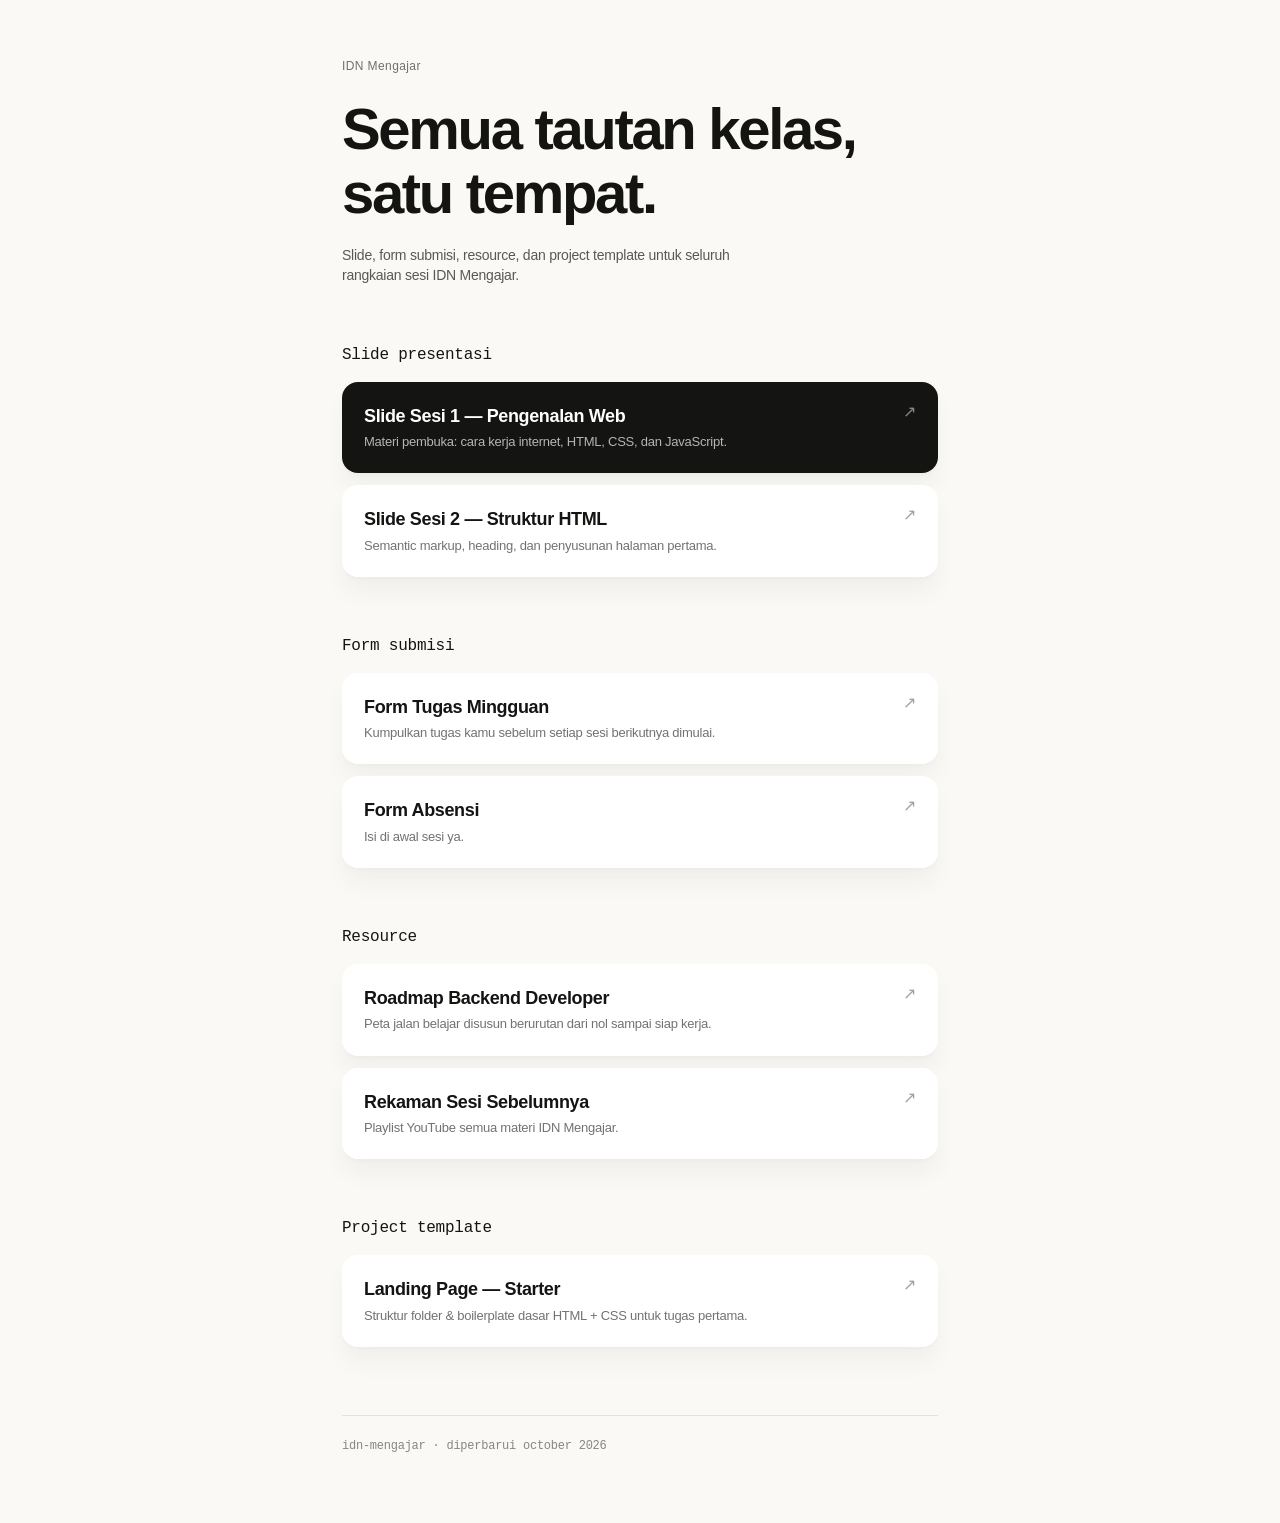
==== index.html @ bfc67af1 "first initiation" ====
<!DOCTYPE html>
<html lang="id">
<head>
  <meta charset="UTF-8" />
  <meta name="viewport" content="width=device-width, initial-scale=1.0" />
  <title>IDN Mengajar — Tautan</title>
  <meta name="description" content="Kumpulan tautan penting untuk program IDN Mengajar: slide, form, resource, dan project template." />
  <link rel="stylesheet" href="styles.css" />
</head>
<body>

  <main class="page">

    <!-- ============ HEADER ============ -->
    <header class="intro">
      <p class="intro-eyebrow">IDN Mengajar</p>
      <h1 class="intro-title">Semua tautan kelas,<br />satu tempat.</h1>
      <p class="intro-desc">
        Slide, form submisi, resource, dan project template
        untuk seluruh rangkaian sesi IDN Mengajar.
      </p>
    </header>

    <!-- ============ SLIDE PRESENTASI ============ -->
    <section class="group">
      <h2 class="group-label">Slide presentasi</h2>
      <ul class="cards">

        <!-- · Edit link di bawah · -->
        <li>
          <a class="card card--featured" href="#">
            <h3 class="card-title">Slide Sesi 1 — Pengenalan Web</h3>
            <p class="card-desc">Materi pembuka: cara kerja internet, HTML, CSS, dan JavaScript.</p>
          </a>
        </li>
        <li>
          <a class="card" href="#">
            <h3 class="card-title">Slide Sesi 2 — Struktur HTML</h3>
            <p class="card-desc">Semantic markup, heading, dan penyusunan halaman pertama.</p>
          </a>
        </li>
      </ul>
    </section>

    <!-- ============ FORM SUBMISI ============ -->
    <section class="group">
      <h2 class="group-label">Form submisi</h2>
      <ul class="cards">
        <li>
          <a class="card" href="#">
            <h3 class="card-title">Form Tugas Mingguan</h3>
            <p class="card-desc">Kumpulkan tugas kamu sebelum setiap sesi berikutnya dimulai.</p>
          </a>
        </li>
        <li>
          <a class="card" href="#">
            <h3 class="card-title">Form Absensi</h3>
            <p class="card-desc">Isi di awal sesi ya.</p>
          </a>
        </li>
      </ul>
    </section>

    <!-- ============ RESOURCE ============ -->
    <section class="group">
      <h2 class="group-label">Resource</h2>
      <ul class="cards">
        <li>
          <a class="card" href="#">
            <h3 class="card-title">Roadmap Backend Developer</h3>
            <p class="card-desc">Peta jalan belajar disusun berurutan dari nol sampai siap kerja.</p>
          </a>
        </li>
        <li>
          <a class="card" href="#">
            <h3 class="card-title">Rekaman Sesi Sebelumnya</h3>
            <p class="card-desc">Playlist YouTube semua materi IDN Mengajar.</p>
          </a>
        </li>
      </ul>
    </section>

    <!-- ============ PROJECT TEMPLATE ============ -->
    <section class="group">
      <h2 class="group-label">Project template</h2>
      <ul class="cards">
        <li>
          <a class="card" href="#">
            <h3 class="card-title">Landing Page — Starter</h3>
            <p class="card-desc">Struktur folder & boilerplate dasar HTML + CSS untuk tugas pertama.</p>
          </a>
        </li>
      </ul>
    </section>

    <!-- ============ FOOTER ============ -->
    <footer class="foot">
      <p>idn-mengajar · diperbarui october 2026</p>
    </footer>

  </main>

</body>
</html>
---- styles.css ----
/* ============================================================
   IDN Mengajar — all-in-one links
   Style guideline: anthropic-DESIGN.md
   Palette : bg #FAF9F5 · ink #141413
   Type    : 58px display / 1.1 lh · 12px body / -0.24px tracking
   Spacing : [2,4,8,12,16,22,58,68] · Radius: 8/16/24
   Break   : 768px
   ============================================================ */

* { margin: 0; padding: 0; box-sizing: border-box; }

html { -webkit-text-size-adjust: 100%; }

body {
  font-family: 'Anthropic Sans', 'Segoe UI', Arial, sans-serif;
  background: #faf9f5;
  color: #141413;
  font-size: 12px;
  letter-spacing: -0.24px;
  line-height: 1.4;
  -webkit-font-smoothing: antialiased;
}

.page {
  max-width: 640px;
  margin: 0 auto;
  padding: 58px 22px 68px;
}

/* ---------- intro ---------- */
.intro { margin-bottom: 58px; }

.intro-eyebrow {
  font-size: 12px;
  letter-spacing: 0.4px;
  color: #14141399; /* #141413 @ 60% */
  margin-bottom: 22px;
}

.intro-title {
  font-size: clamp(34px, 9vw, 58px);
  font-weight: 700;
  line-height: 1.1;
  letter-spacing: -0.04em;
  margin-bottom: 22px;
}

.intro-desc {
  max-width: 420px; /* < 80 chars */
  font-size: 14px;
  color: #141413b3; /* ~70% */
}

/* ---------- group ---------- */
.group { margin-bottom: 58px; }
.group:last-of-type { margin-bottom: 68px; }

.group-label {
  font-family: 'Anthropic Mono', 'Cascadia Mono', 'Consolas', monospace;
  font-size: 16px;
  font-weight: 400;
  margin-bottom: 16px;
}

/* ---------- cards ---------- */
.cards {
  list-style: none;
  display: grid;
  gap: 12px;
}

.card {
  display: block;
  position: relative;
  background: #ffffff;
  border-radius: 16px;
  padding: 22px 58px 22px 22px; /* right space utk arrow */
  box-shadow:
    rgba(0,0,0,0.01) 0 2px 2px 0,
    rgba(0,0,0,0.02) 0 4px 4px 0,
    rgba(0,0,0,0.04) 0 16px 24px 0;
  text-decoration: none;
  color: inherit;
  transition:
    transform 200ms cubic-bezier(0.16, 1, 0.3, 1),
    box-shadow 200ms cubic-bezier(0.16, 1, 0.3, 1);
}

.card::after {
  content: '↗';
  position: absolute;
  right: 22px;
  top: 20px;
  font-family: 'Anthropic Mono', 'Cascadia Mono', 'Consolas', monospace;
  font-size: 16px;
  color: #14141366;
  transition: transform 200ms cubic-bezier(0.16, 1, 0.3, 1);
}

.card:hover {
  transform: translateY(-2px);
  box-shadow:
    rgba(0,0,0,0.01) 0 2px 2px 0,
    rgba(0,0,0,0.02) 0 4px 4px 0,
    rgba(0,0,0,0.08) 0 16px 24px 0;
}

.card:hover::after {
  transform: translate(2px, -2px);
  color: #141413;
}

.card-title {
  font-size: 18px;
  font-weight: 700;
  letter-spacing: -0.02em;
  margin-bottom: 4px;
}

.card-desc {
  font-size: 13px;
  color: #14141399;
}

/* ---------- featured (dark) card ---------- */
.card--featured,
.card--featured:hover {
  background: #141413;
  color: #ffffff;
}

.card--featured .card-title {
  color: #ffffff;
}

.card--featured .card-desc {
  color: #faf9f5b3;
}

.card--featured::after {
  color: #faf9f580;
}

.card--featured:hover::after {
  color: #faf9f5;
}

/* ---------- entrance reveal ---------- */
.intro,
.group {
  animation: rise 800ms cubic-bezier(0.16, 1, 0.3, 1) both;
}

.group:nth-of-type(1) { animation-delay: 100ms; }
.group:nth-of-type(2) { animation-delay: 200ms; }
.group:nth-of-type(3) { animation-delay: 300ms; }
.group:nth-of-type(4) { animation-delay: 400ms; }

@keyframes rise {
  from { opacity: 0; transform: translateY(12px); }
  to   { opacity: 1; transform: translateY(0); }
}

/* ---------- footer ---------- */
.foot {
  padding-top: 22px;
  border-top: 1px solid #1414131a;
  font-family: 'Anthropic Mono', 'Cascadia Mono', 'Consolas', monospace;
  font-size: 12px;
  color: #14141380;
}

/* ---------- a11y ---------- */
:focus-visible {
  outline: 2px solid #141413;
  outline-offset: 2px;
  border-radius: 8px;
}

@media (prefers-reduced-motion: reduce) {
  .card,
  .card::after {
    transition: none;
  }
  .card:hover { transform: none; }
  .card:hover::after { transform: none; }
  .intro,
  .group {
    animation: none;
  }
}

/* ---------- mobile ---------- */
@media (max-width: 768px) {
  .page { padding: 34px 16px 48px; }
  .intro { margin-bottom: 34px; }
  .group { margin-bottom: 34px; }
  .group:last-of-type { margin-bottom: 48px; }
  .card { padding: 18px; }
}
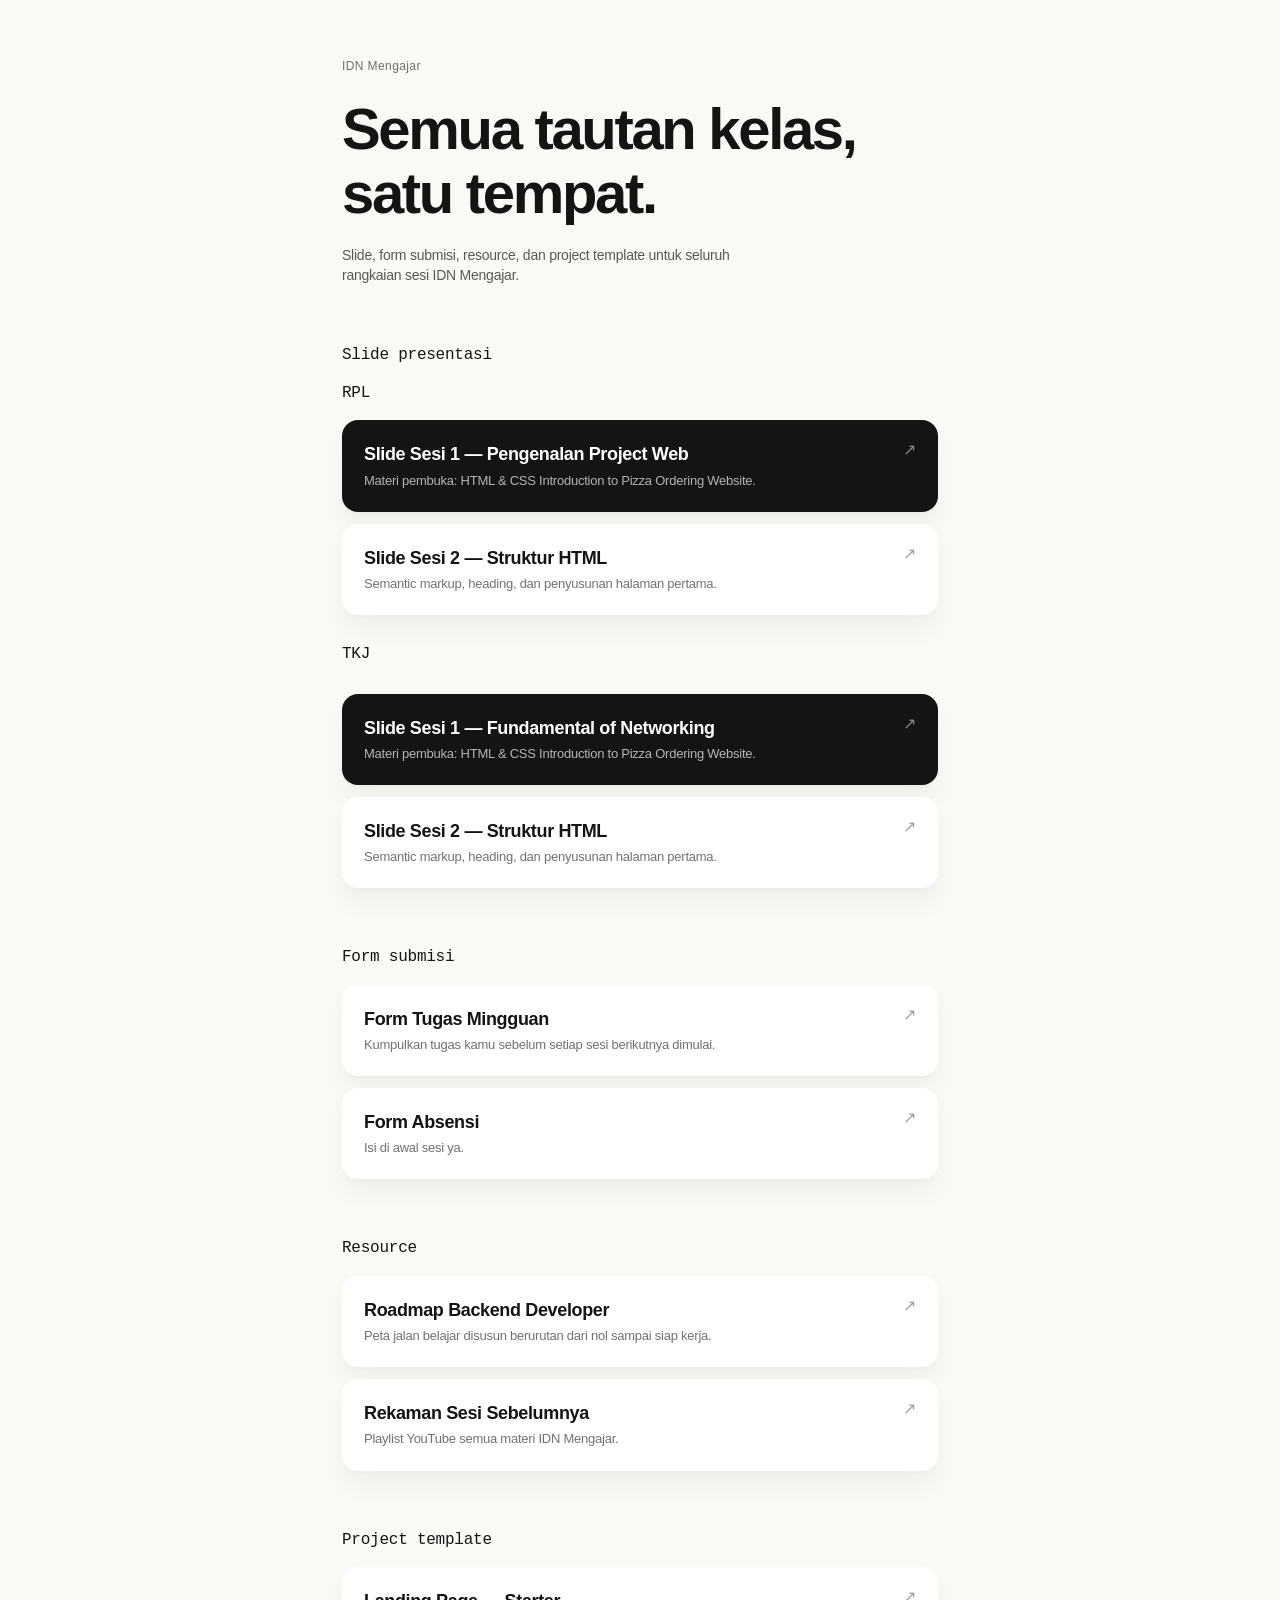
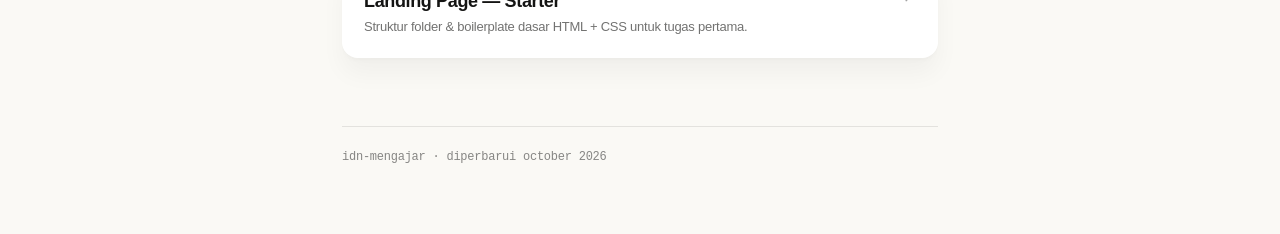
==== commit 5fff6f0a: "feat: add link and card" ====
--- a/index.html
+++ b/index.html
@@ -24,13 +24,15 @@
     <!-- ============ SLIDE PRESENTASI ============ -->
     <section class="group">
       <h2 class="group-label">Slide presentasi</h2>
+
+      <h3 class="group-label">RPL</h3>
       <ul class="cards">
 
         <!-- · Edit link di bawah · -->
         <li>
-          <a class="card card--featured" href="#">
-            <h3 class="card-title">Slide Sesi 1 — Pengenalan Web</h3>
-            <p class="card-desc">Materi pembuka: cara kerja internet, HTML, CSS, dan JavaScript.</p>
+          <a class="card card--featured" target="_blank" rel="noopener noreferrer" href="https://canva.link/sb4bt3cz6cwu4sk">
+            <h3 class="card-title">Slide Sesi 1 — Pengenalan Project Web</h3>
+            <p class="card-desc">Materi pembuka: HTML & CSS Introduction to Pizza Ordering Website.</p>
           </a>
         </li>
         <li>
@@ -39,7 +41,26 @@
             <p class="card-desc">Semantic markup, heading, dan penyusunan halaman pertama.</p>
           </a>
         </li>
+
+        <h3 class="group-label">TKJ</h3>
+        
+        <li>
+          <a class="card card--featured" target="_blank" rel="noopener noreferrer" href="https://canva.link/sb4bt3cz6cwu4sk">
+            <h3 class="card-title">Slide Sesi 1 — Fundamental of Networking</h3>
+            <p class="card-desc">Materi pembuka: HTML & CSS Introduction to Pizza Ordering Website.</p>
+          </a>
+        </li>
+        <li>
+          <a class="card" href="#">
+            <h3 class="card-title">Slide Sesi 2 — Struktur HTML</h3>
+            <p class="card-desc">Semantic markup, heading, dan penyusunan halaman pertama.</p>
+          </a>
+        </li>
+
       </ul>
+
+      
+
     </section>
 
     <!-- ============ FORM SUBMISI ============ -->
--- a/styles.css
+++ b/styles.css
@@ -60,6 +60,7 @@
   font-size: 16px;
   font-weight: 400;
   margin-bottom: 16px;
+  margin-top: 16px;
 }
 
 /* ---------- cards ---------- */
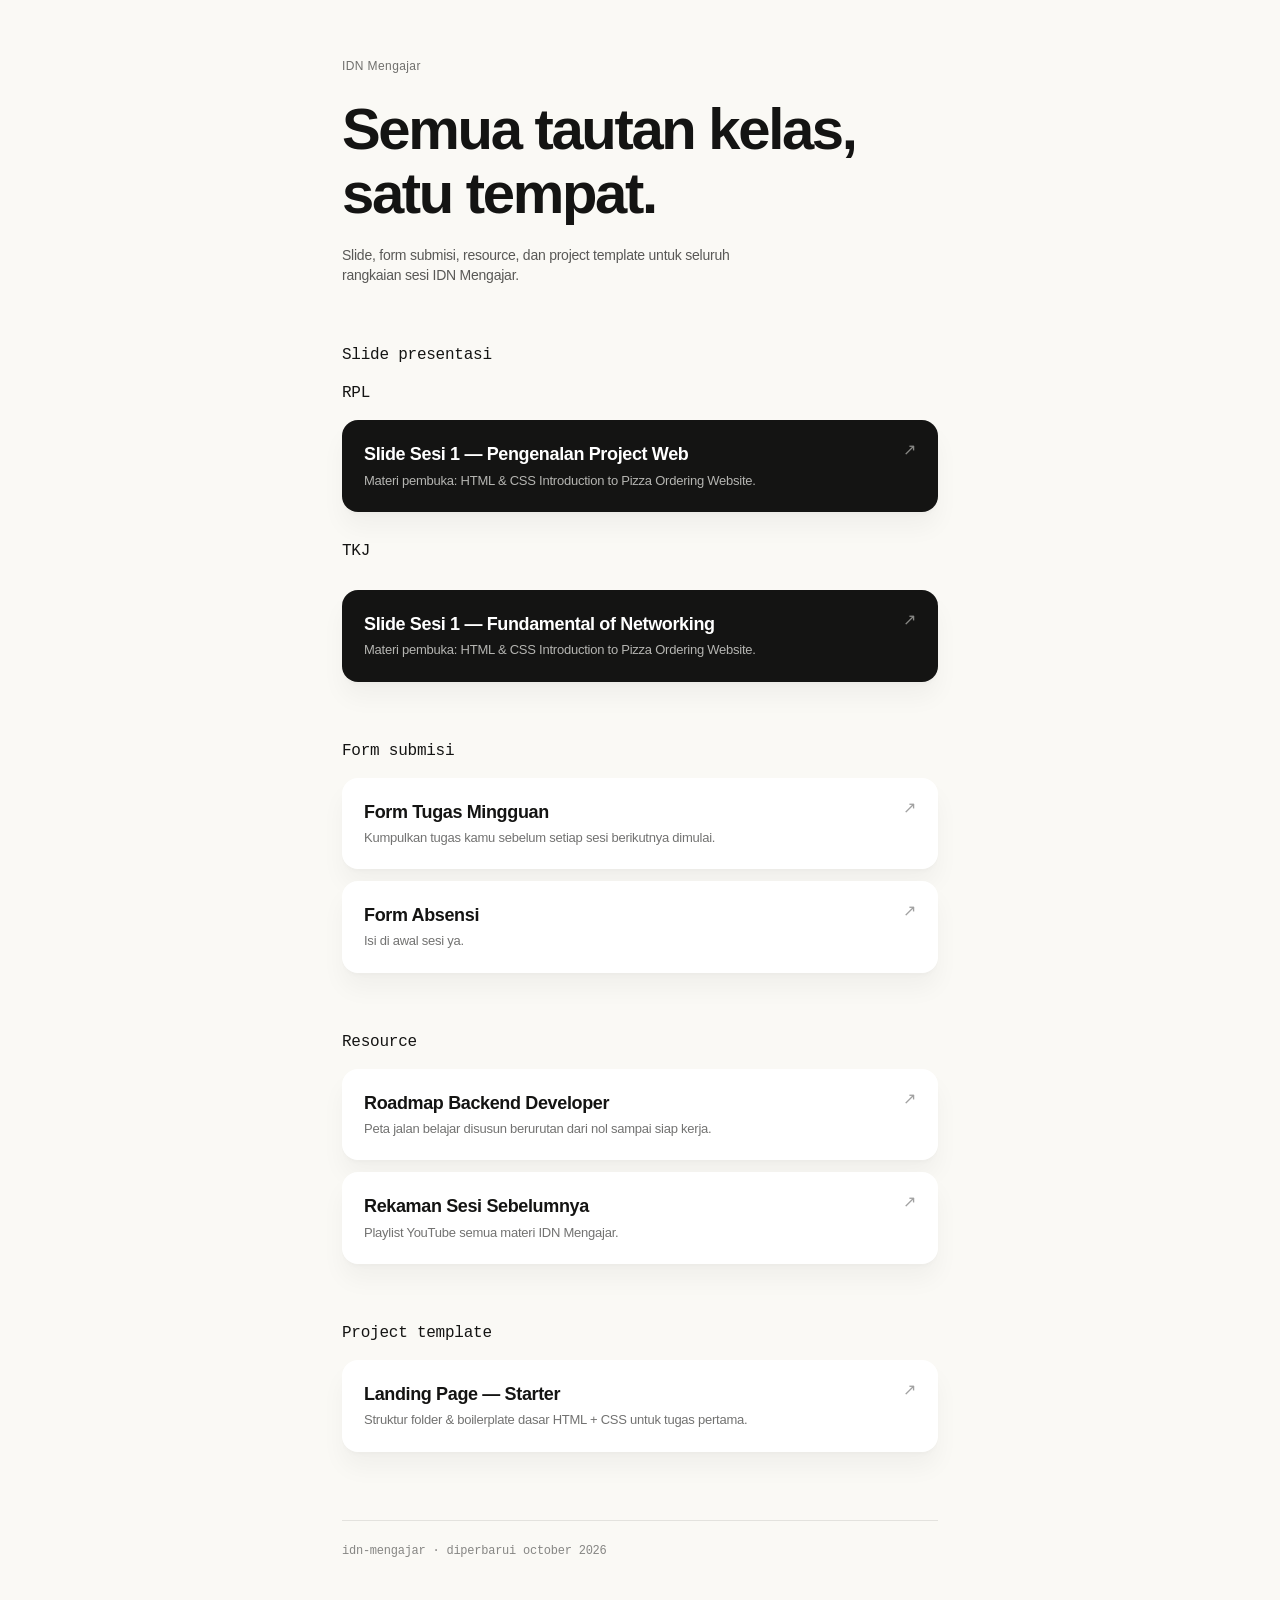
==== commit f0cb699f: "feat: add TKJ Presentation & Remove unused Cards" ====
--- a/index.html
+++ b/index.html
@@ -35,25 +35,13 @@
             <p class="card-desc">Materi pembuka: HTML & CSS Introduction to Pizza Ordering Website.</p>
           </a>
         </li>
-        <li>
-          <a class="card" href="#">
-            <h3 class="card-title">Slide Sesi 2 — Struktur HTML</h3>
-            <p class="card-desc">Semantic markup, heading, dan penyusunan halaman pertama.</p>
-          </a>
-        </li>
 
         <h3 class="group-label">TKJ</h3>
         
         <li>
-          <a class="card card--featured" target="_blank" rel="noopener noreferrer" href="https://canva.link/sb4bt3cz6cwu4sk">
+          <a class="card card--featured" target="_blank" rel="noopener noreferrer" href="./assets/presentation/Fundamental Jaringan Komputer.html">
             <h3 class="card-title">Slide Sesi 1 — Fundamental of Networking</h3>
             <p class="card-desc">Materi pembuka: HTML & CSS Introduction to Pizza Ordering Website.</p>
-          </a>
-        </li>
-        <li>
-          <a class="card" href="#">
-            <h3 class="card-title">Slide Sesi 2 — Struktur HTML</h3>
-            <p class="card-desc">Semantic markup, heading, dan penyusunan halaman pertama.</p>
           </a>
         </li>
 
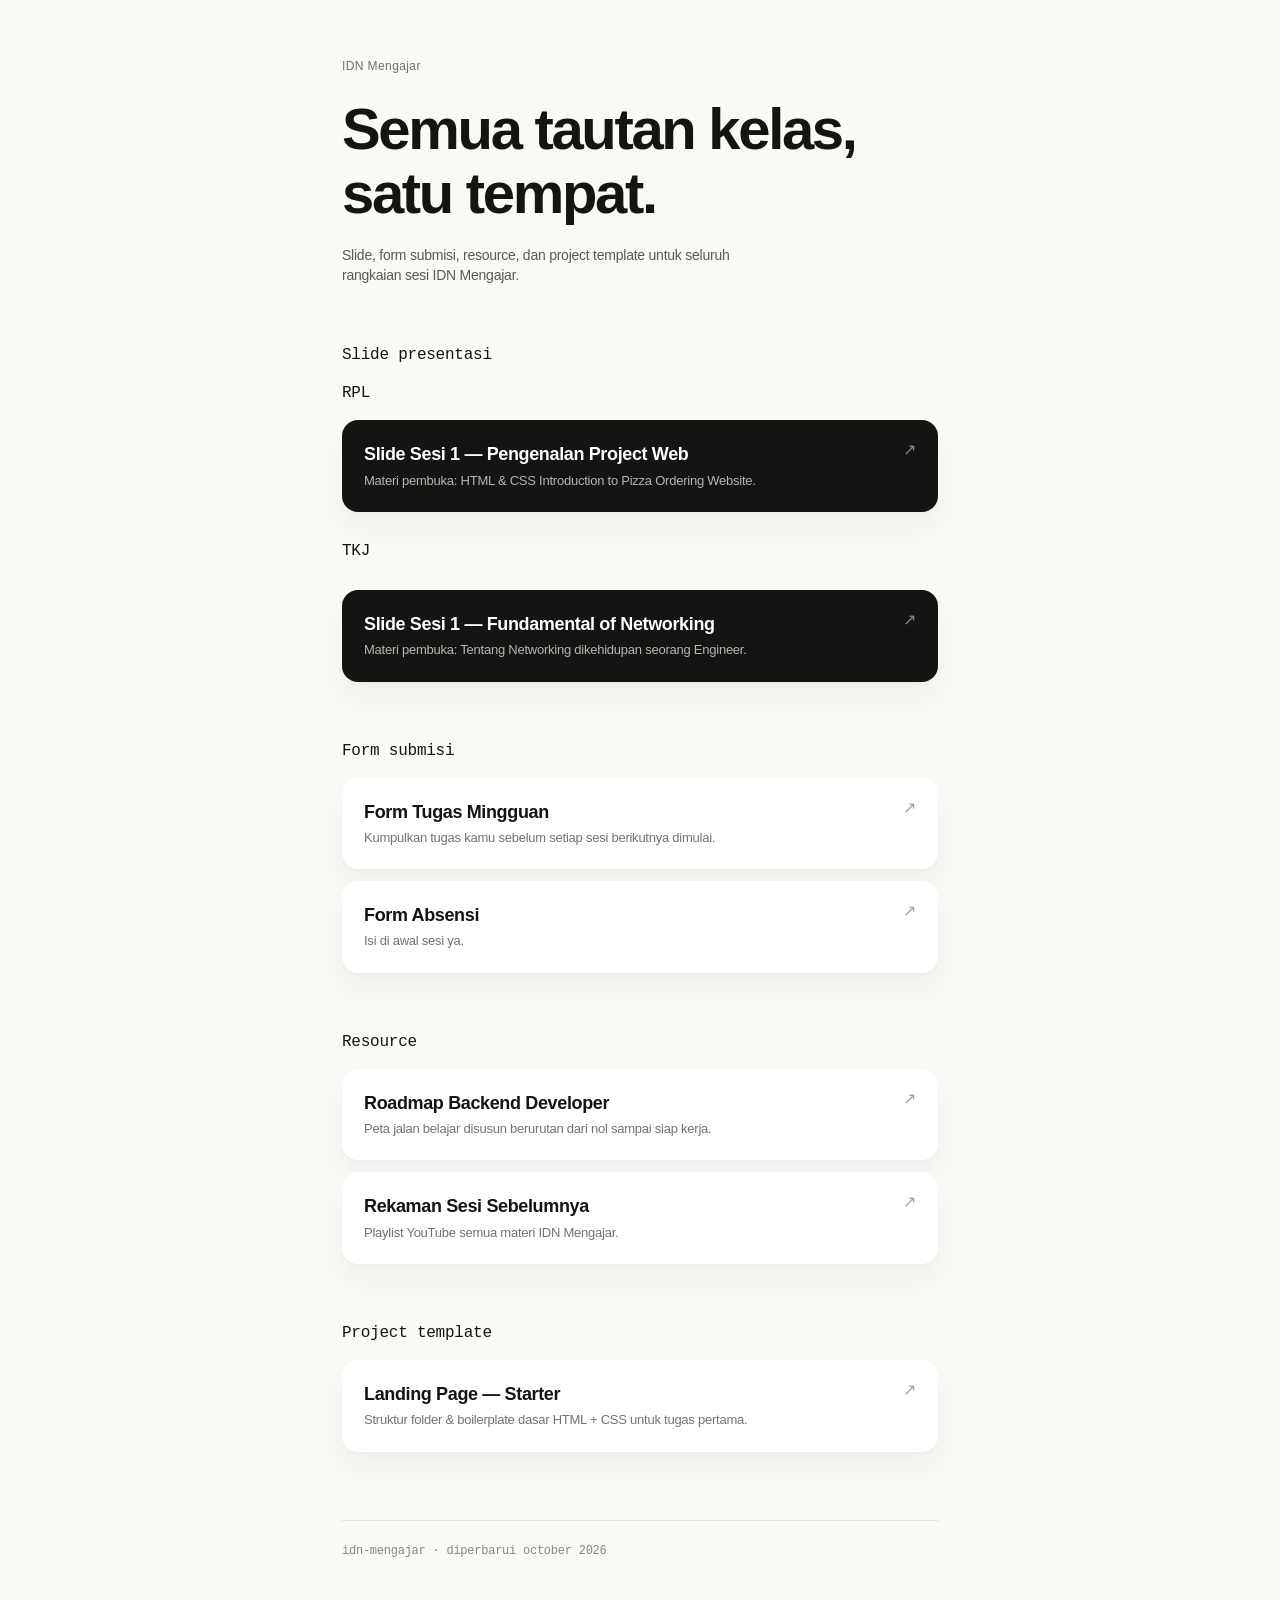
==== commit c9c49744: "docs: Update readme.md" ====
--- a/index.html
+++ b/index.html
@@ -41,7 +41,7 @@
         <li>
           <a class="card card--featured" target="_blank" rel="noopener noreferrer" href="./assets/presentation/Fundamental Jaringan Komputer.html">
             <h3 class="card-title">Slide Sesi 1 — Fundamental of Networking</h3>
-            <p class="card-desc">Materi pembuka: HTML & CSS Introduction to Pizza Ordering Website.</p>
+            <p class="card-desc">Materi pembuka: Tentang Networking dikehidupan seorang Engineer.</p>
           </a>
         </li>
 
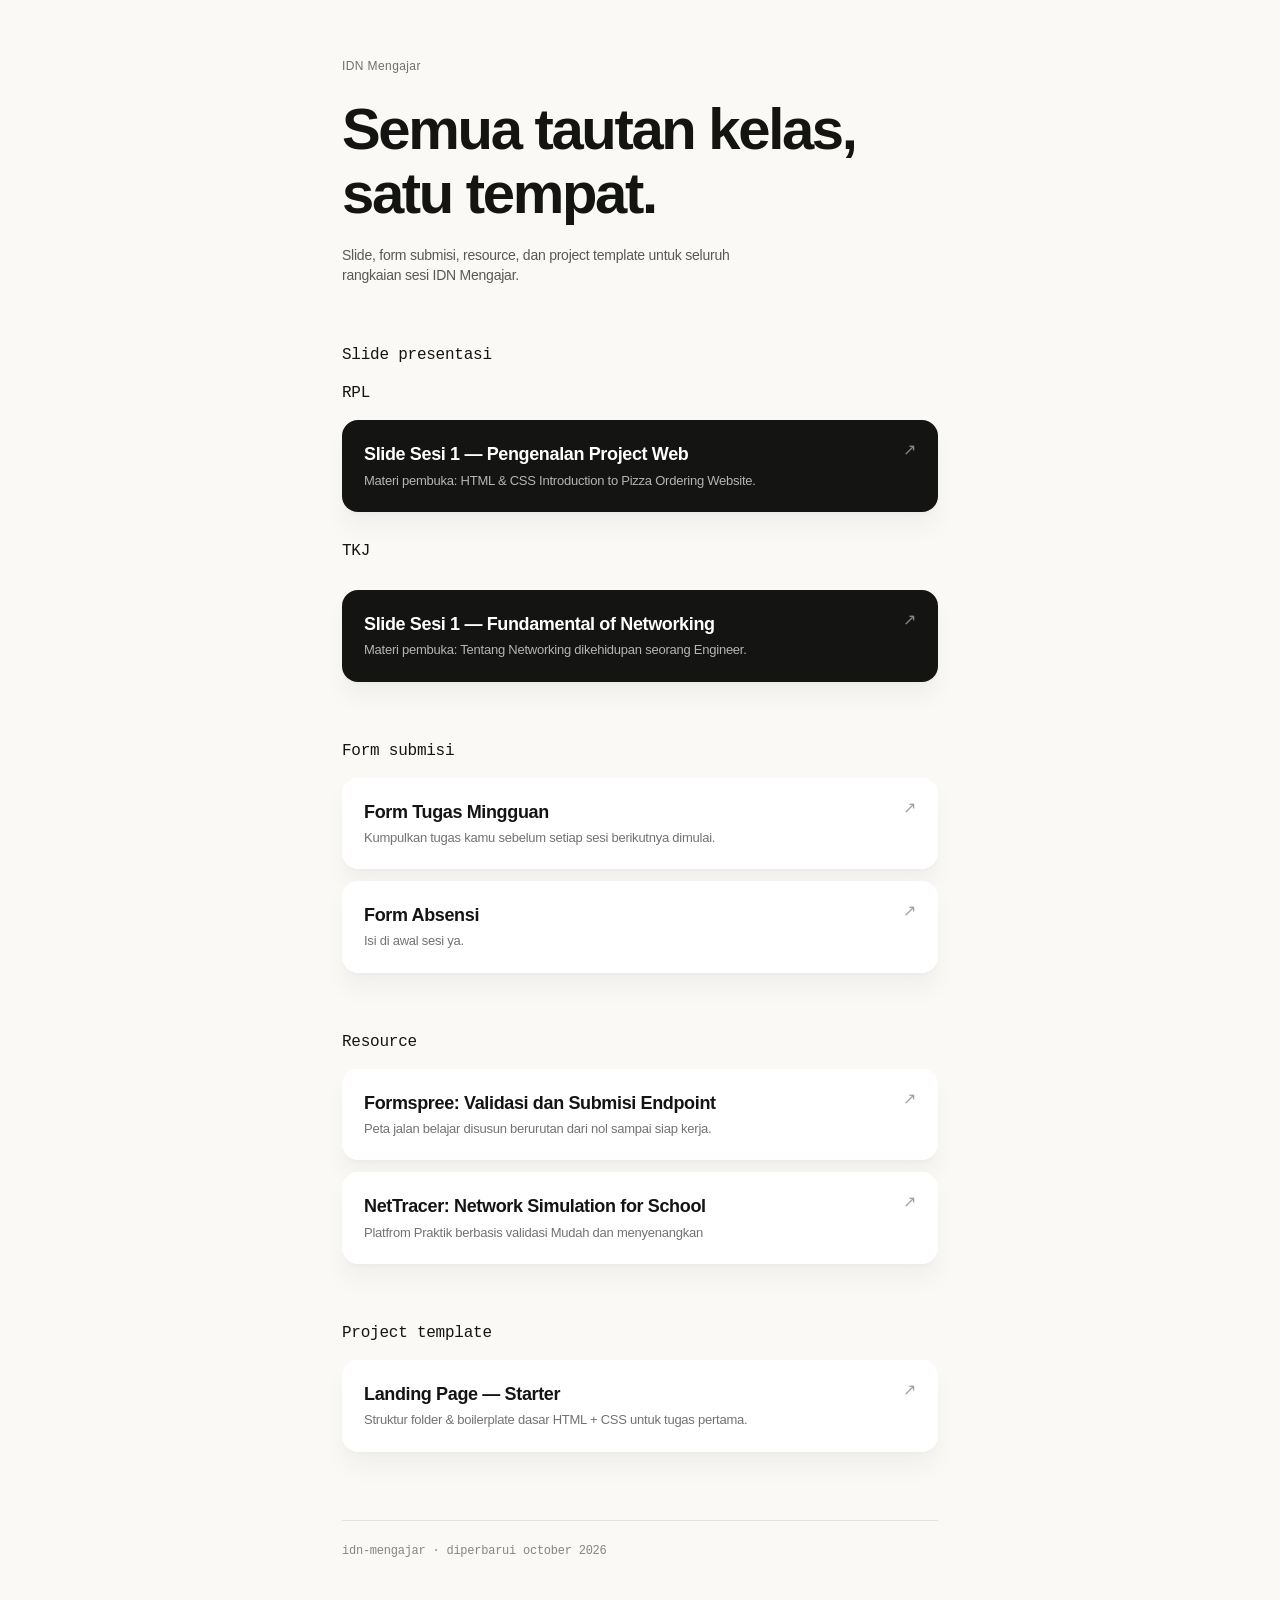
==== commit a9ddc10d: "feat: add card and new Link for NetTracer" ====
--- a/index.html
+++ b/index.html
@@ -76,14 +76,14 @@
       <ul class="cards">
         <li>
           <a class="card" href="#">
-            <h3 class="card-title">Roadmap Backend Developer</h3>
+            <h3 class="card-title">Formspree: Validasi dan Submisi Endpoint</h3>
             <p class="card-desc">Peta jalan belajar disusun berurutan dari nol sampai siap kerja.</p>
           </a>
         </li>
         <li>
-          <a class="card" href="#">
-            <h3 class="card-title">Rekaman Sesi Sebelumnya</h3>
-            <p class="card-desc">Playlist YouTube semua materi IDN Mengajar.</p>
+          <a class="card" href="https://ringgadev.github.io/NetTracer-Network-Simulation-for-School/">
+            <h3 class="card-title">NetTracer: Network Simulation for School</h3>
+            <p class="card-desc">Platfrom Praktik berbasis validasi Mudah dan menyenangkan</p>
           </a>
         </li>
       </ul>
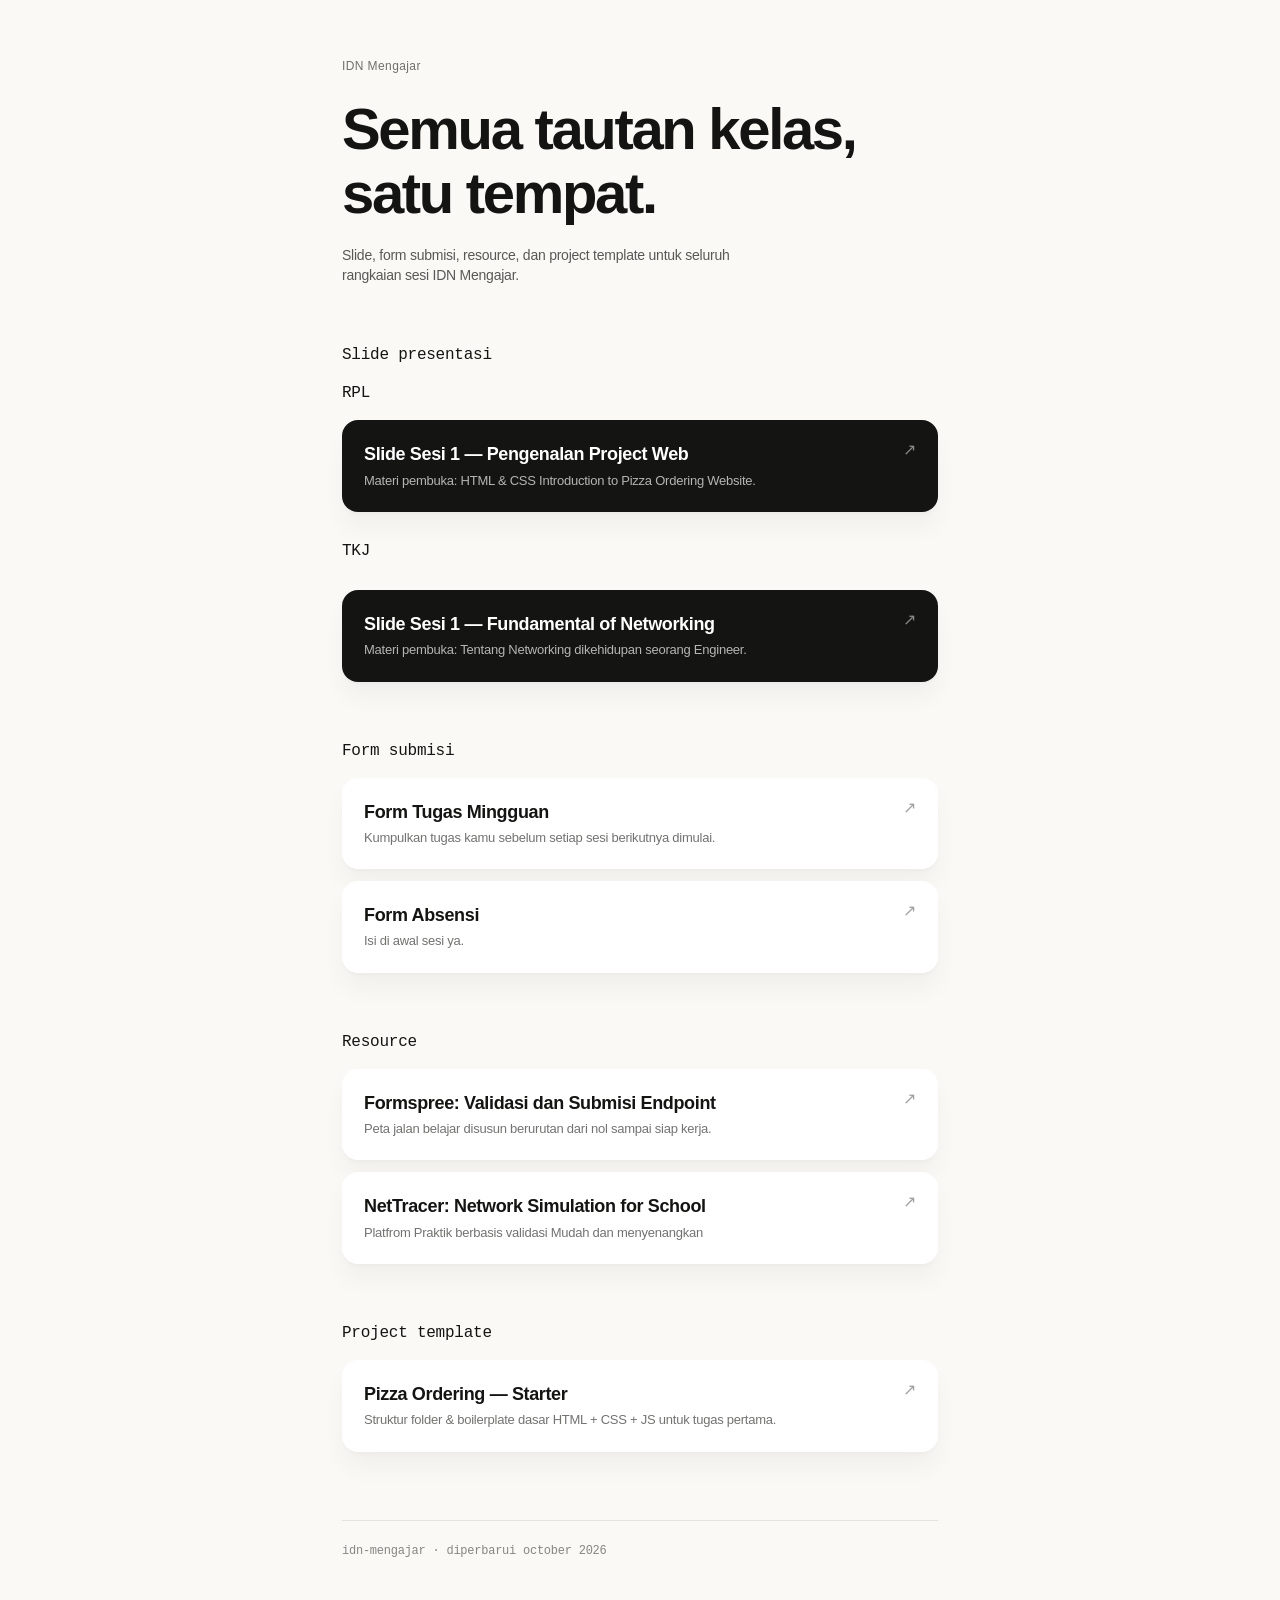
==== commit fd0c59a6: "feat: add project boilerplate" ====
--- a/index.html
+++ b/index.html
@@ -94,9 +94,9 @@
       <h2 class="group-label">Project template</h2>
       <ul class="cards">
         <li>
-          <a class="card" href="#">
-            <h3 class="card-title">Landing Page — Starter</h3>
-            <p class="card-desc">Struktur folder & boilerplate dasar HTML + CSS untuk tugas pertama.</p>
+          <a class="card" href="https://drive.google.com/file/d/1Ea20PRDojtZ92Ft_g9XP4uma_DFIi_ob/view?usp=drive_link">
+            <h3 class="card-title">Pizza Ordering — Starter</h3>
+            <p class="card-desc">Struktur folder & boilerplate dasar HTML + CSS + JS untuk tugas pertama.</p>
           </a>
         </li>
       </ul>
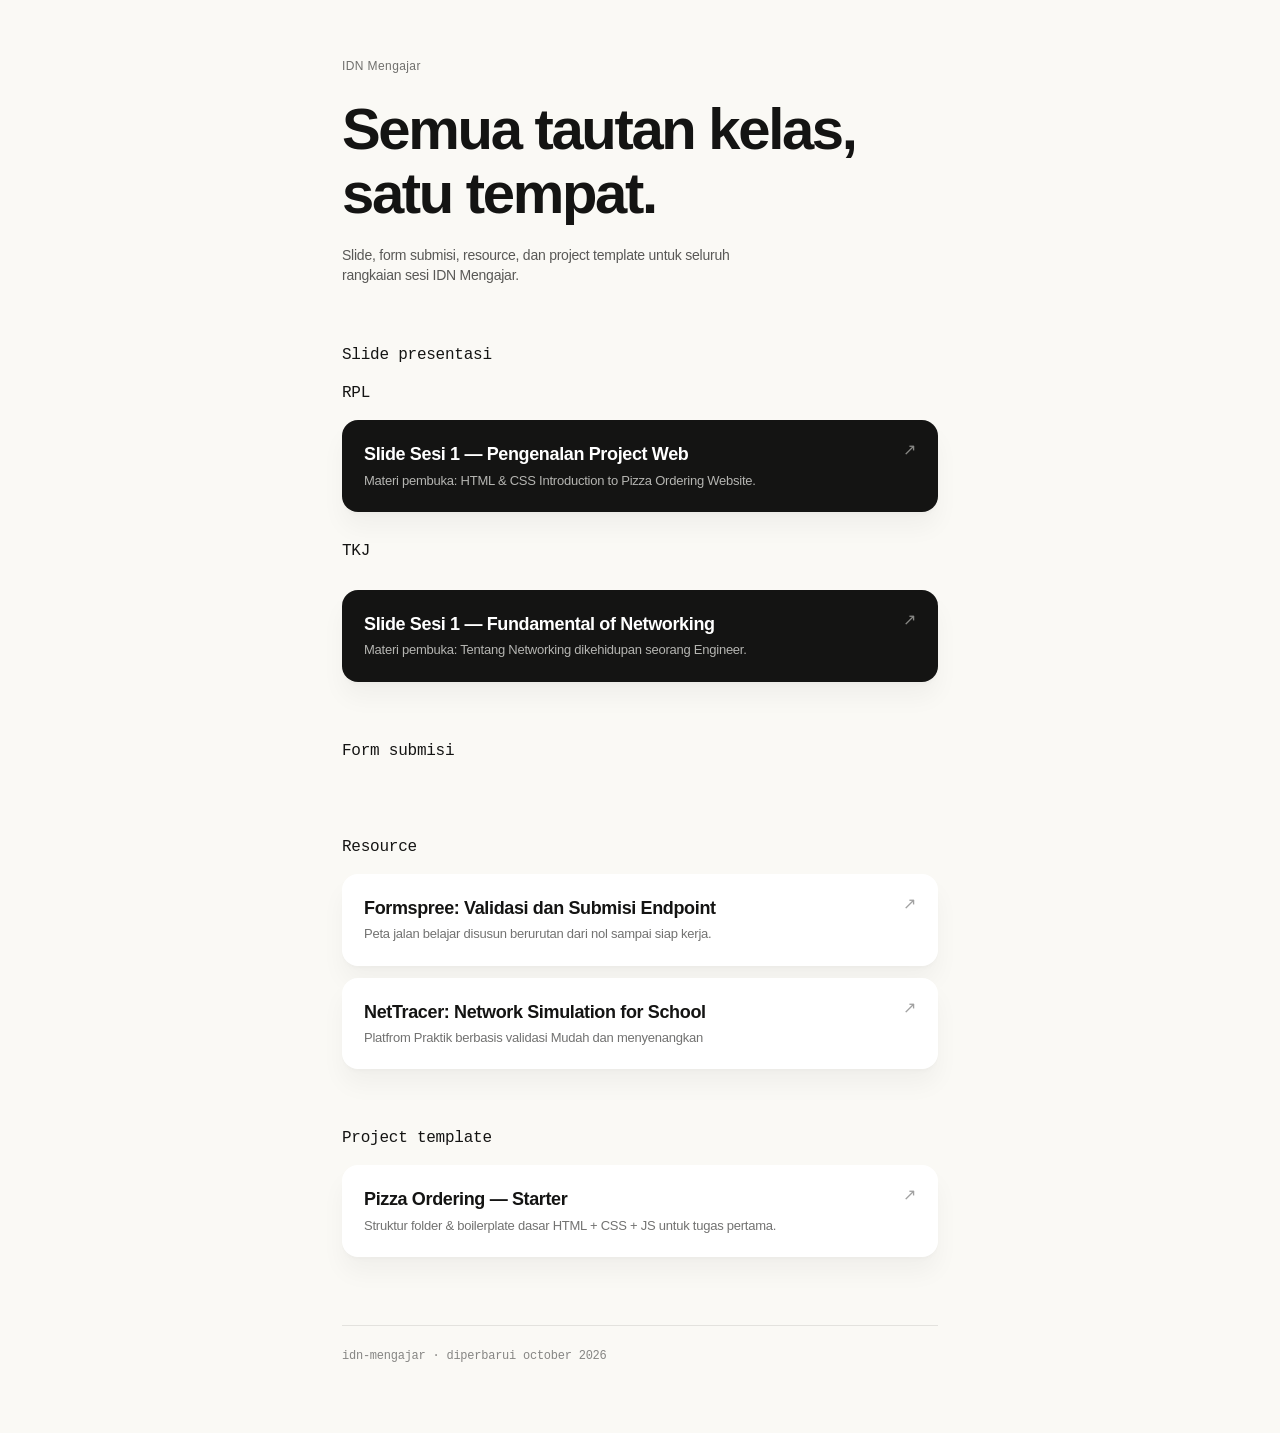
==== commit 9f33a63d: "feat: link opening standart" ====
--- a/index.html
+++ b/index.html
@@ -55,18 +55,6 @@
     <section class="group">
       <h2 class="group-label">Form submisi</h2>
       <ul class="cards">
-        <li>
-          <a class="card" href="#">
-            <h3 class="card-title">Form Tugas Mingguan</h3>
-            <p class="card-desc">Kumpulkan tugas kamu sebelum setiap sesi berikutnya dimulai.</p>
-          </a>
-        </li>
-        <li>
-          <a class="card" href="#">
-            <h3 class="card-title">Form Absensi</h3>
-            <p class="card-desc">Isi di awal sesi ya.</p>
-          </a>
-        </li>
       </ul>
     </section>
 
@@ -81,7 +69,7 @@
           </a>
         </li>
         <li>
-          <a class="card" href="https://ringgadev.github.io/NetTracer-Network-Simulation-for-School/">
+          <a class="card" target="_blank" rel="noopener noreferrer" href="https://ringgadev.github.io/NetTracer-Network-Simulation-for-School/">
             <h3 class="card-title">NetTracer: Network Simulation for School</h3>
             <p class="card-desc">Platfrom Praktik berbasis validasi Mudah dan menyenangkan</p>
           </a>
@@ -94,7 +82,7 @@
       <h2 class="group-label">Project template</h2>
       <ul class="cards">
         <li>
-          <a class="card" href="https://drive.google.com/file/d/1Ea20PRDojtZ92Ft_g9XP4uma_DFIi_ob/view?usp=drive_link">
+          <a class="card" target="_blank" rel="noopener noreferrer" href="https://drive.google.com/file/d/1Ea20PRDojtZ92Ft_g9XP4uma_DFIi_ob/view?usp=drive_link">
             <h3 class="card-title">Pizza Ordering — Starter</h3>
             <p class="card-desc">Struktur folder & boilerplate dasar HTML + CSS + JS untuk tugas pertama.</p>
           </a>
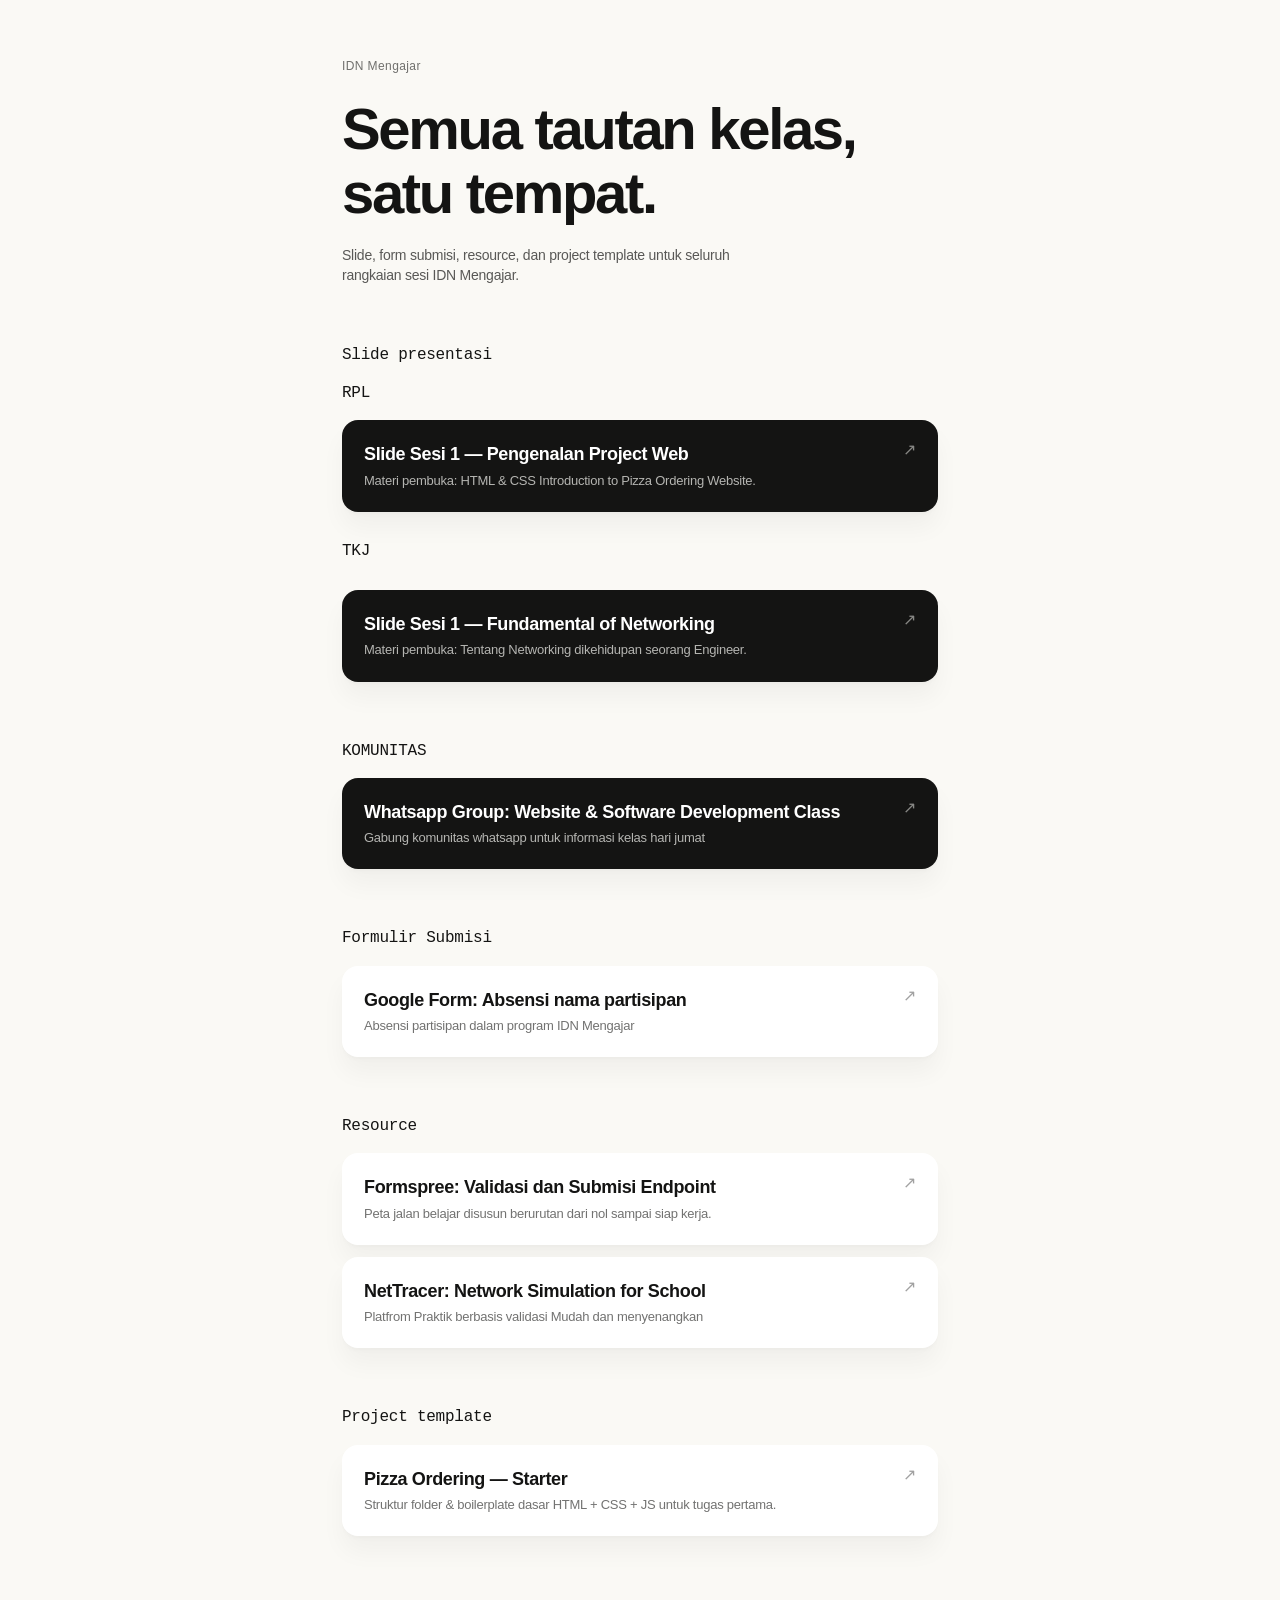
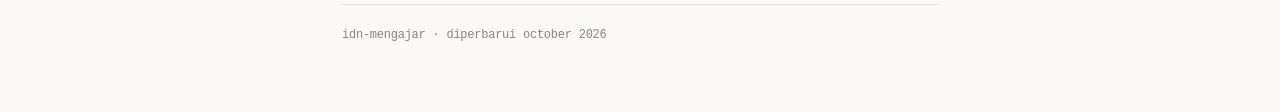
==== commit ad246a46: "feat: add new card for form & community" ====
--- a/index.html
+++ b/index.html
@@ -51,10 +51,29 @@
 
     </section>
 
-    <!-- ============ FORM SUBMISI ============ -->
+    <!-- ============ KOMUNITAS ============ -->
     <section class="group">
-      <h2 class="group-label">Form submisi</h2>
+      <h2 class="group-label">KOMUNITAS</h2>
       <ul class="cards">
+        <li>
+          <a href="https://chat.whatsapp.com/HWalLaLTvtPLDHMzsXIfky" class="card card--featured">
+            <h3 class="card-title">Whatsapp Group: Website & Software Development Class</h3>
+            <p class="card-desc">Gabung komunitas whatsapp untuk informasi kelas hari jumat</p>
+          </a>
+        </li>
+      </ul>
+    </section>
+
+    <!-- ============ FORMULIR ============ -->
+    <section class="group">
+      <h2 class="group-label">Formulir Submisi</h2>
+      <ul class="cards">
+        <li>
+          <a href="http://bit.ly/absensikelasidn" class="card">
+            <h3 class="card-title">Google Form: Absensi nama partisipan</h3>
+            <p class="card-desc">Absensi partisipan dalam program IDN Mengajar</p>
+          </a>
+        </li>
       </ul>
     </section>
 
